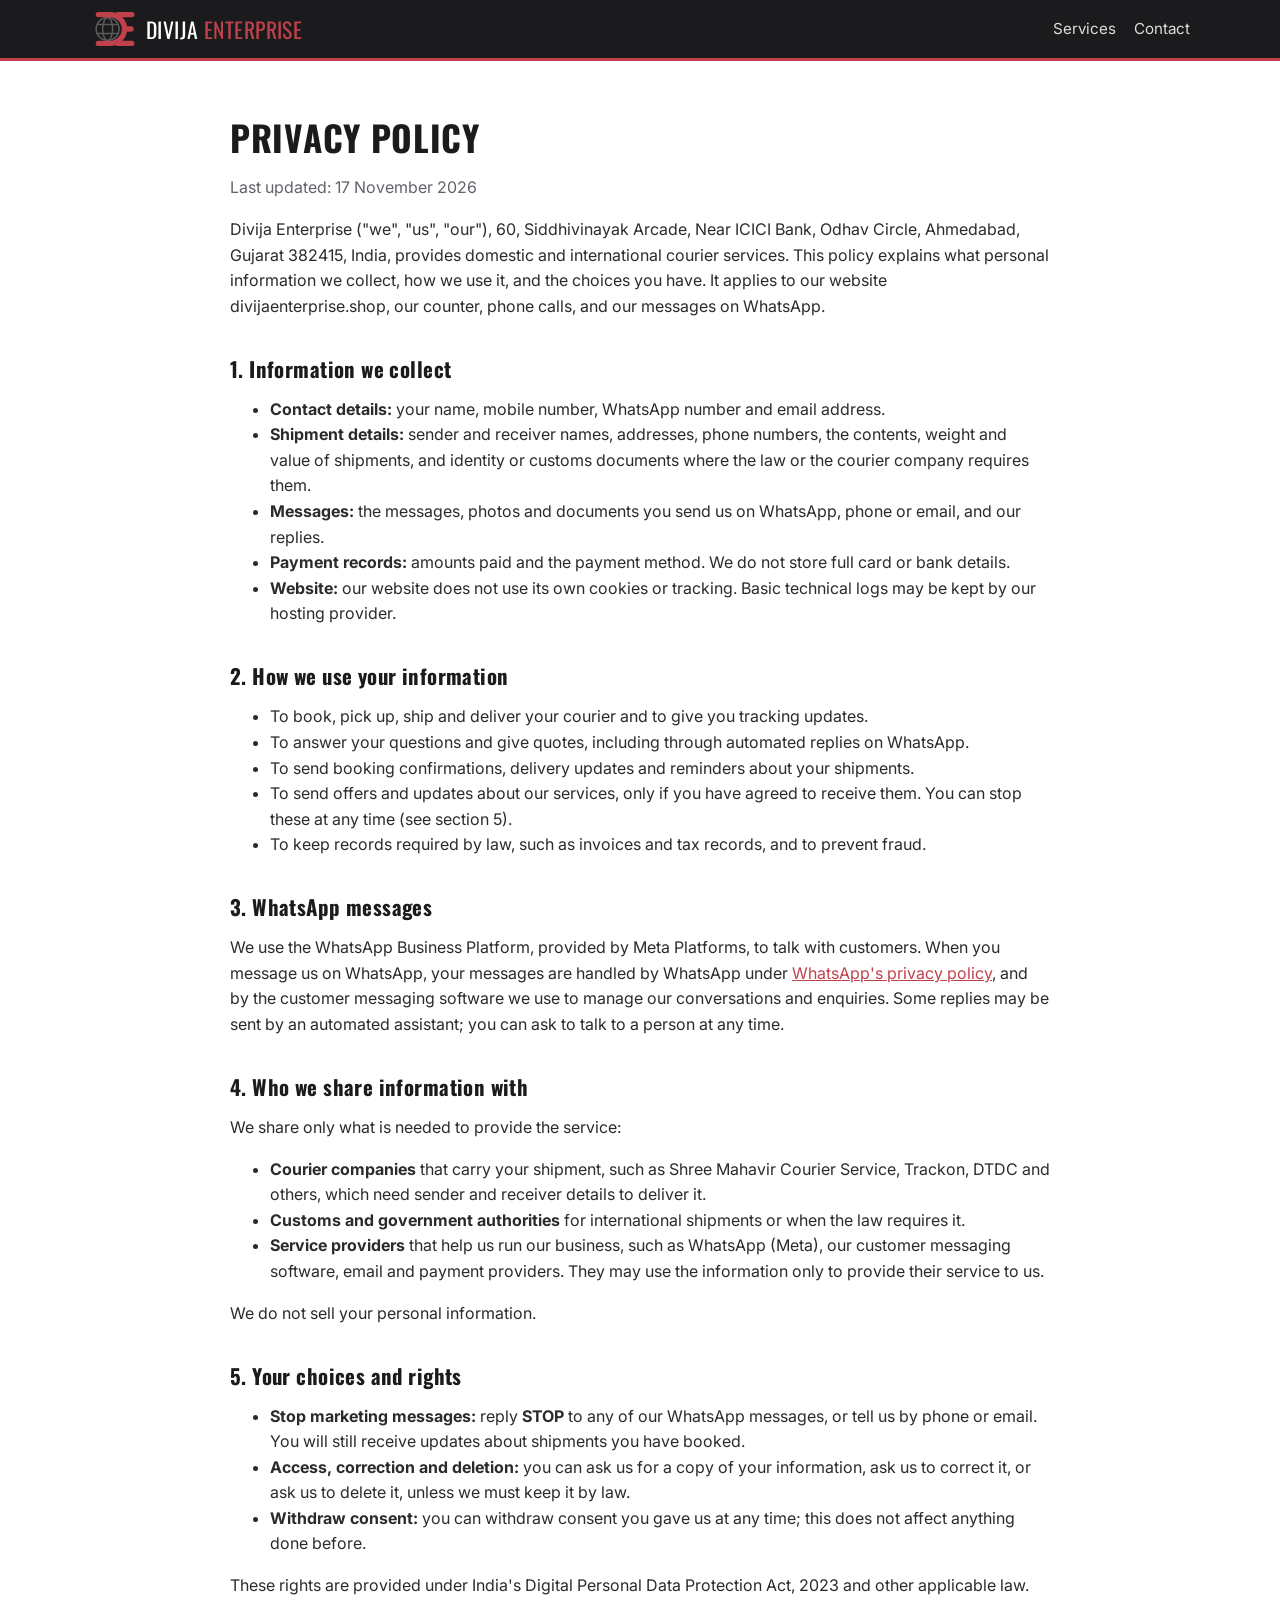
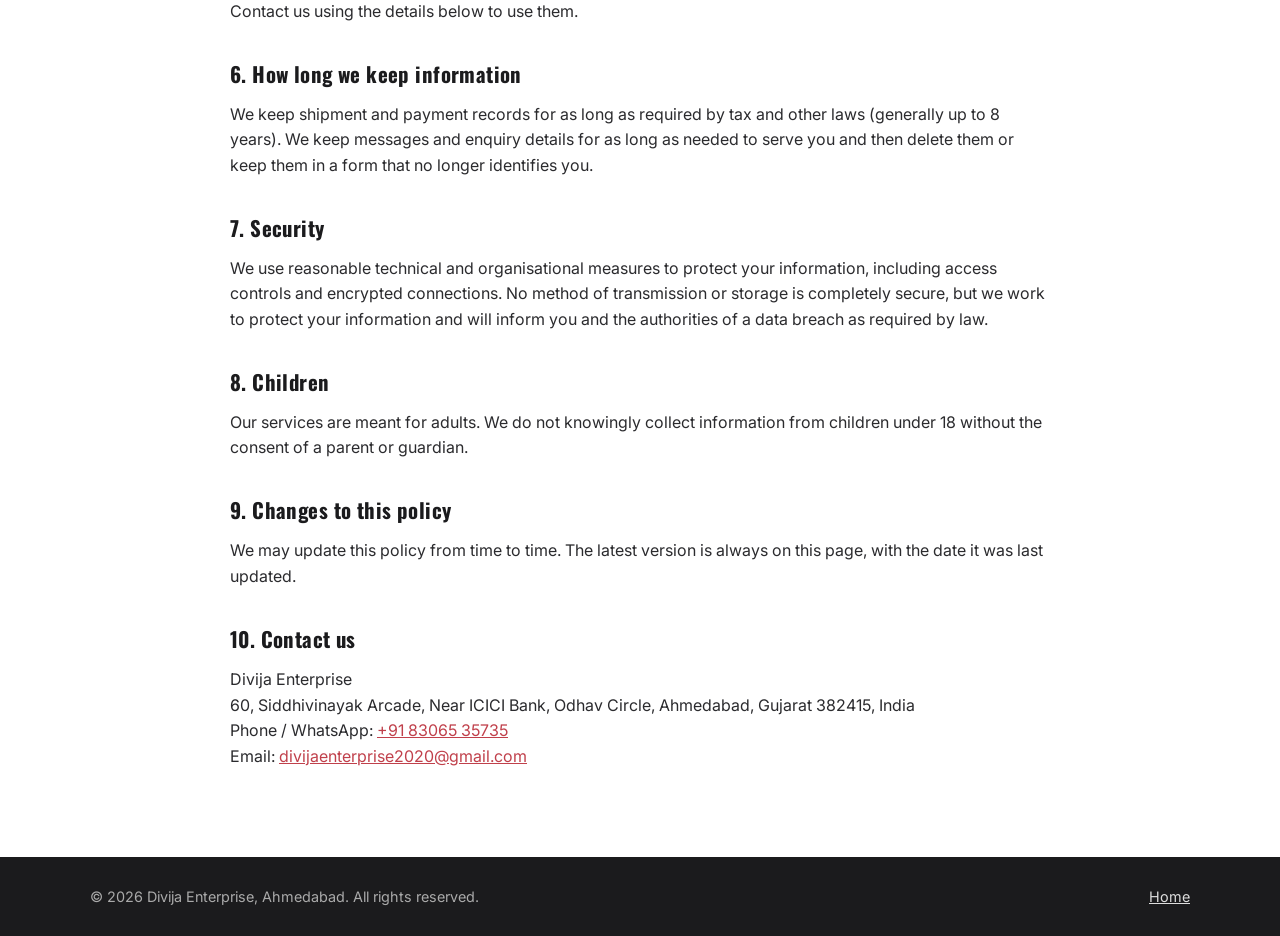
==== privacy.html @ 978f0c05 "Divija Enterprise website" ====
<!doctype html>
<html lang="en">
<head>
  <meta charset="utf-8">
  <meta name="viewport" content="width=device-width, initial-scale=1">
  <title>Privacy Policy | Divija Enterprise</title>
  <meta name="description" content="How Divija Enterprise collects, uses and protects your personal information, including on WhatsApp.">
  <link rel="icon" href="logo.svg" type="image/svg+xml">
  <link rel="preconnect" href="https://fonts.googleapis.com">
  <link rel="preconnect" href="https://fonts.gstatic.com" crossorigin>
  <link href="https://fonts.googleapis.com/css2?family=Inter:wght@400;600&family=Oswald:wght@500;700&display=swap" rel="stylesheet">
  <link rel="stylesheet" href="style.css">
</head>
<body>

<header class="site-header">
  <div class="wrap">
    <a class="brand" href="index.html">
      <img src="logo.svg" alt="" width="46" height="38">
      <span class="brand-name">Divija <span>Enterprise</span></span>
    </a>
    <nav class="nav" aria-label="Main">
      <a href="index.html#services">Services</a>
      <a href="index.html#contact">Contact</a>
    </nav>
  </div>
</header>

<main class="legal">
  <div class="wrap">
    <h1>Privacy policy</h1>
    <p class="updated">Last updated: 17 November 2026</p>

    <p>Divija Enterprise ("we", "us", "our"), 60, Siddhivinayak Arcade, Near ICICI Bank, Odhav Circle, Ahmedabad, Gujarat 382415, India, provides domestic and international courier services. This policy explains what personal information we collect, how we use it, and the choices you have. It applies to our website divijaenterprise.shop, our counter, phone calls, and our messages on WhatsApp.</p>

    <h2>1. Information we collect</h2>
    <ul>
      <li><strong>Contact details:</strong> your name, mobile number, WhatsApp number and email address.</li>
      <li><strong>Shipment details:</strong> sender and receiver names, addresses, phone numbers, the contents, weight and value of shipments, and identity or customs documents where the law or the courier company requires them.</li>
      <li><strong>Messages:</strong> the messages, photos and documents you send us on WhatsApp, phone or email, and our replies.</li>
      <li><strong>Payment records:</strong> amounts paid and the payment method. We do not store full card or bank details.</li>
      <li><strong>Website:</strong> our website does not use its own cookies or tracking. Basic technical logs may be kept by our hosting provider.</li>
    </ul>

    <h2>2. How we use your information</h2>
    <ul>
      <li>To book, pick up, ship and deliver your courier and to give you tracking updates.</li>
      <li>To answer your questions and give quotes, including through automated replies on WhatsApp.</li>
      <li>To send booking confirmations, delivery updates and reminders about your shipments.</li>
      <li>To send offers and updates about our services, only if you have agreed to receive them. You can stop these at any time (see section 5).</li>
      <li>To keep records required by law, such as invoices and tax records, and to prevent fraud.</li>
    </ul>

    <h2>3. WhatsApp messages</h2>
    <p>We use the WhatsApp Business Platform, provided by Meta Platforms, to talk with customers. When you message us on WhatsApp, your messages are handled by WhatsApp under <a href="https://www.whatsapp.com/legal/privacy-policy" target="_blank" rel="noopener">WhatsApp's privacy policy</a>, and by the customer messaging software we use to manage our conversations and enquiries. Some replies may be sent by an automated assistant; you can ask to talk to a person at any time.</p>

    <h2>4. Who we share information with</h2>
    <p>We share only what is needed to provide the service:</p>
    <ul>
      <li><strong>Courier companies</strong> that carry your shipment, such as Shree Mahavir Courier Service, Trackon, DTDC and others, which need sender and receiver details to deliver it.</li>
      <li><strong>Customs and government authorities</strong> for international shipments or when the law requires it.</li>
      <li><strong>Service providers</strong> that help us run our business, such as WhatsApp (Meta), our customer messaging software, email and payment providers. They may use the information only to provide their service to us.</li>
    </ul>
    <p>We do not sell your personal information.</p>

    <h2>5. Your choices and rights</h2>
    <ul>
      <li><strong>Stop marketing messages:</strong> reply <strong>STOP</strong> to any of our WhatsApp messages, or tell us by phone or email. You will still receive updates about shipments you have booked.</li>
      <li><strong>Access, correction and deletion:</strong> you can ask us for a copy of your information, ask us to correct it, or ask us to delete it, unless we must keep it by law.</li>
      <li><strong>Withdraw consent:</strong> you can withdraw consent you gave us at any time; this does not affect anything done before.</li>
    </ul>
    <p>These rights are provided under India's Digital Personal Data Protection Act, 2023 and other applicable law. Contact us using the details below to use them.</p>

    <h2>6. How long we keep information</h2>
    <p>We keep shipment and payment records for as long as required by tax and other laws (generally up to 8 years). We keep messages and enquiry details for as long as needed to serve you and then delete them or keep them in a form that no longer identifies you.</p>

    <h2>7. Security</h2>
    <p>We use reasonable technical and organisational measures to protect your information, including access controls and encrypted connections. No method of transmission or storage is completely secure, but we work to protect your information and will inform you and the authorities of a data breach as required by law.</p>

    <h2>8. Children</h2>
    <p>Our services are meant for adults. We do not knowingly collect information from children under 18 without the consent of a parent or guardian.</p>

    <h2>9. Changes to this policy</h2>
    <p>We may update this policy from time to time. The latest version is always on this page, with the date it was last updated.</p>

    <h2>10. Contact us</h2>
    <p>
      Divija Enterprise<br>
      60, Siddhivinayak Arcade, Near ICICI Bank, Odhav Circle, Ahmedabad, Gujarat 382415, India<br>
      Phone / WhatsApp: <a href="tel:+918306535735">+91 83065 35735</a><br>
      Email: <a href="mailto:divijaenterprise2020@gmail.com">divijaenterprise2020@gmail.com</a>
    </p>
  </div>
</main>

<footer class="site-footer">
  <div class="wrap">
    <span>&copy; 2026 Divija Enterprise, Ahmedabad. All rights reserved.</span>
    <span><a href="index.html">Home</a></span>
  </div>
</footer>

</body>
</html>
---- style.css ----
:root {
  --red: #c0404b;
  --red-dark: #9e2f39;
  --ink: #1b1b1d;
  --ink-2: #2a2a2d;
  --text: #2b2b2e;
  --muted: #62626a;
  --line: #e6e3e1;
  --bg: #ffffff;
  --bg-soft: #f7f5f4;
  --radius: 14px;
}

* { box-sizing: border-box; }
html { scroll-behavior: smooth; }
body {
  margin: 0;
  font-family: "Inter", system-ui, -apple-system, "Segoe UI", Roboto, sans-serif;
  color: var(--text);
  background: var(--bg);
  line-height: 1.6;
}
img { max-width: 100%; display: block; }
a { color: var(--red); }
h1, h2, h3, .brand-name {
  font-family: "Oswald", "Arial Narrow", sans-serif;
  letter-spacing: 0.02em;
  line-height: 1.15;
  margin: 0 0 0.5em;
}
.wrap { width: min(1100px, 100% - 32px); margin-inline: auto; }

/* Header */
.site-header {
  background: var(--ink);
  color: #fff;
  position: sticky; top: 0; z-index: 10;
  border-bottom: 3px solid var(--red);
}
.site-header .wrap { display: flex; align-items: center; justify-content: space-between; gap: 16px; padding: 10px 0; }
.brand { display: flex; align-items: center; gap: 10px; color: #fff; text-decoration: none; }
.brand img { width: 46px; height: auto; }
.brand-name { font-size: 1.35rem; text-transform: uppercase; margin: 0; color: #fff; }
.brand-name span { color: var(--red); }
.nav { display: flex; gap: 18px; }
.nav a { color: #ddd; text-decoration: none; font-size: 0.95rem; }
.nav a:hover { color: #fff; }

/* Buttons */
.btn {
  display: inline-flex; align-items: center; gap: 8px;
  padding: 12px 20px; border-radius: 999px;
  font-weight: 600; text-decoration: none; font-size: 1rem;
  border: 2px solid transparent;
}
.btn-primary { background: var(--red); color: #fff; }
.btn-primary:hover { background: var(--red-dark); }
.btn-ghost { border-color: #fff; color: #fff; }
.btn-ghost:hover { background: rgba(255,255,255,0.08); }

/* Hero */
.hero {
  background: radial-gradient(circle at 85% 20%, #3a2326 0%, var(--ink) 55%);
  color: #fff;
  padding: 72px 0 80px;
}
.hero .wrap { display: grid; grid-template-columns: 1.3fr 1fr; gap: 40px; align-items: center; }
.hero h1 { font-size: clamp(2.2rem, 5vw, 3.6rem); text-transform: uppercase; }
.hero h1 span { color: var(--red); }
.tagline { font-size: 1.25rem; color: #f1d6d8; margin: 0 0 8px; font-weight: 600; }
.hero p.lead { color: #cfcfd4; max-width: 560px; margin: 0 0 28px; }
.hero-actions { display: flex; flex-wrap: wrap; gap: 12px; }
.hero-logo { justify-self: center; width: min(320px, 80%); filter: drop-shadow(0 10px 30px rgba(192,64,75,0.25)); }

/* Sections */
section { padding: 72px 0; }
.section-soft { background: var(--bg-soft); }
.section-title { text-align: center; margin-bottom: 40px; }
.section-title h2 { font-size: clamp(1.7rem, 3.5vw, 2.4rem); text-transform: uppercase; color: var(--ink); }
.section-title p { color: var(--muted); margin: 0; }

.grid { display: grid; gap: 20px; }
.grid-4 { grid-template-columns: repeat(4, 1fr); }
.grid-3 { grid-template-columns: repeat(3, 1fr); }

.card {
  background: #fff; border: 1px solid var(--line); border-radius: var(--radius);
  padding: 24px;
}
.card .icon {
  width: 48px; height: 48px; border-radius: 12px;
  background: #fbeced; color: var(--red);
  display: grid; place-items: center; margin-bottom: 14px;
}
.card h3 { font-size: 1.2rem; color: var(--ink); }
.card p { margin: 0; color: var(--muted); font-size: 0.95rem; }

.partners { display: flex; flex-wrap: wrap; justify-content: center; gap: 12px; }
.partner {
  padding: 12px 22px; border-radius: 999px; background: #fff;
  border: 1px solid var(--line); font-weight: 600; color: var(--ink-2);
}
.note { text-align: center; color: var(--muted); font-size: 0.9rem; margin-top: 18px; }

.why li { margin-bottom: 10px; }

/* Contact */
.contact .wrap { display: grid; grid-template-columns: 1fr 1fr; gap: 28px; align-items: start; }
.contact-list { list-style: none; padding: 0; margin: 0; }
.contact-list li { display: flex; gap: 14px; padding: 14px 0; border-bottom: 1px solid var(--line); }
.contact-list li:last-child { border-bottom: 0; }
.contact-list strong { display: block; color: var(--ink); }
.contact-list a { text-decoration: none; }
.map-card { background: var(--ink); color: #fff; border-radius: var(--radius); padding: 28px; }
.map-card p { color: #cfcfd4; }

/* Footer */
.site-footer { background: var(--ink); color: #aaa; padding: 28px 0; font-size: 0.9rem; }
.site-footer .wrap { display: flex; flex-wrap: wrap; justify-content: space-between; gap: 12px; }
.site-footer a { color: #ddd; }

/* Legal page */
.legal { padding: 56px 0 72px; }
.legal .wrap { max-width: 820px; }
.legal h1 { font-size: 2.2rem; color: var(--ink); text-transform: uppercase; }
.legal h2 { font-size: 1.3rem; color: var(--ink); margin-top: 1.8em; }
.legal .updated { color: var(--muted); }

/* WhatsApp float */
.wa-float {
  position: fixed; right: 18px; bottom: 18px; z-index: 20;
  width: 56px; height: 56px; border-radius: 50%;
  background: #25d366; color: #fff; display: grid; place-items: center;
  box-shadow: 0 6px 20px rgba(0,0,0,0.25);
}

@media (max-width: 900px) {
  .grid-4 { grid-template-columns: repeat(2, 1fr); }
  .grid-3 { grid-template-columns: 1fr; }
  .hero .wrap, .contact .wrap { grid-template-columns: 1fr; }
  .hero-logo { order: -1; width: 180px; }
}
@media (max-width: 600px) {
  .nav { display: none; }
  .grid-4 { grid-template-columns: 1fr; }
  section { padding: 52px 0; }
  .hero { padding: 48px 0 56px; }
}
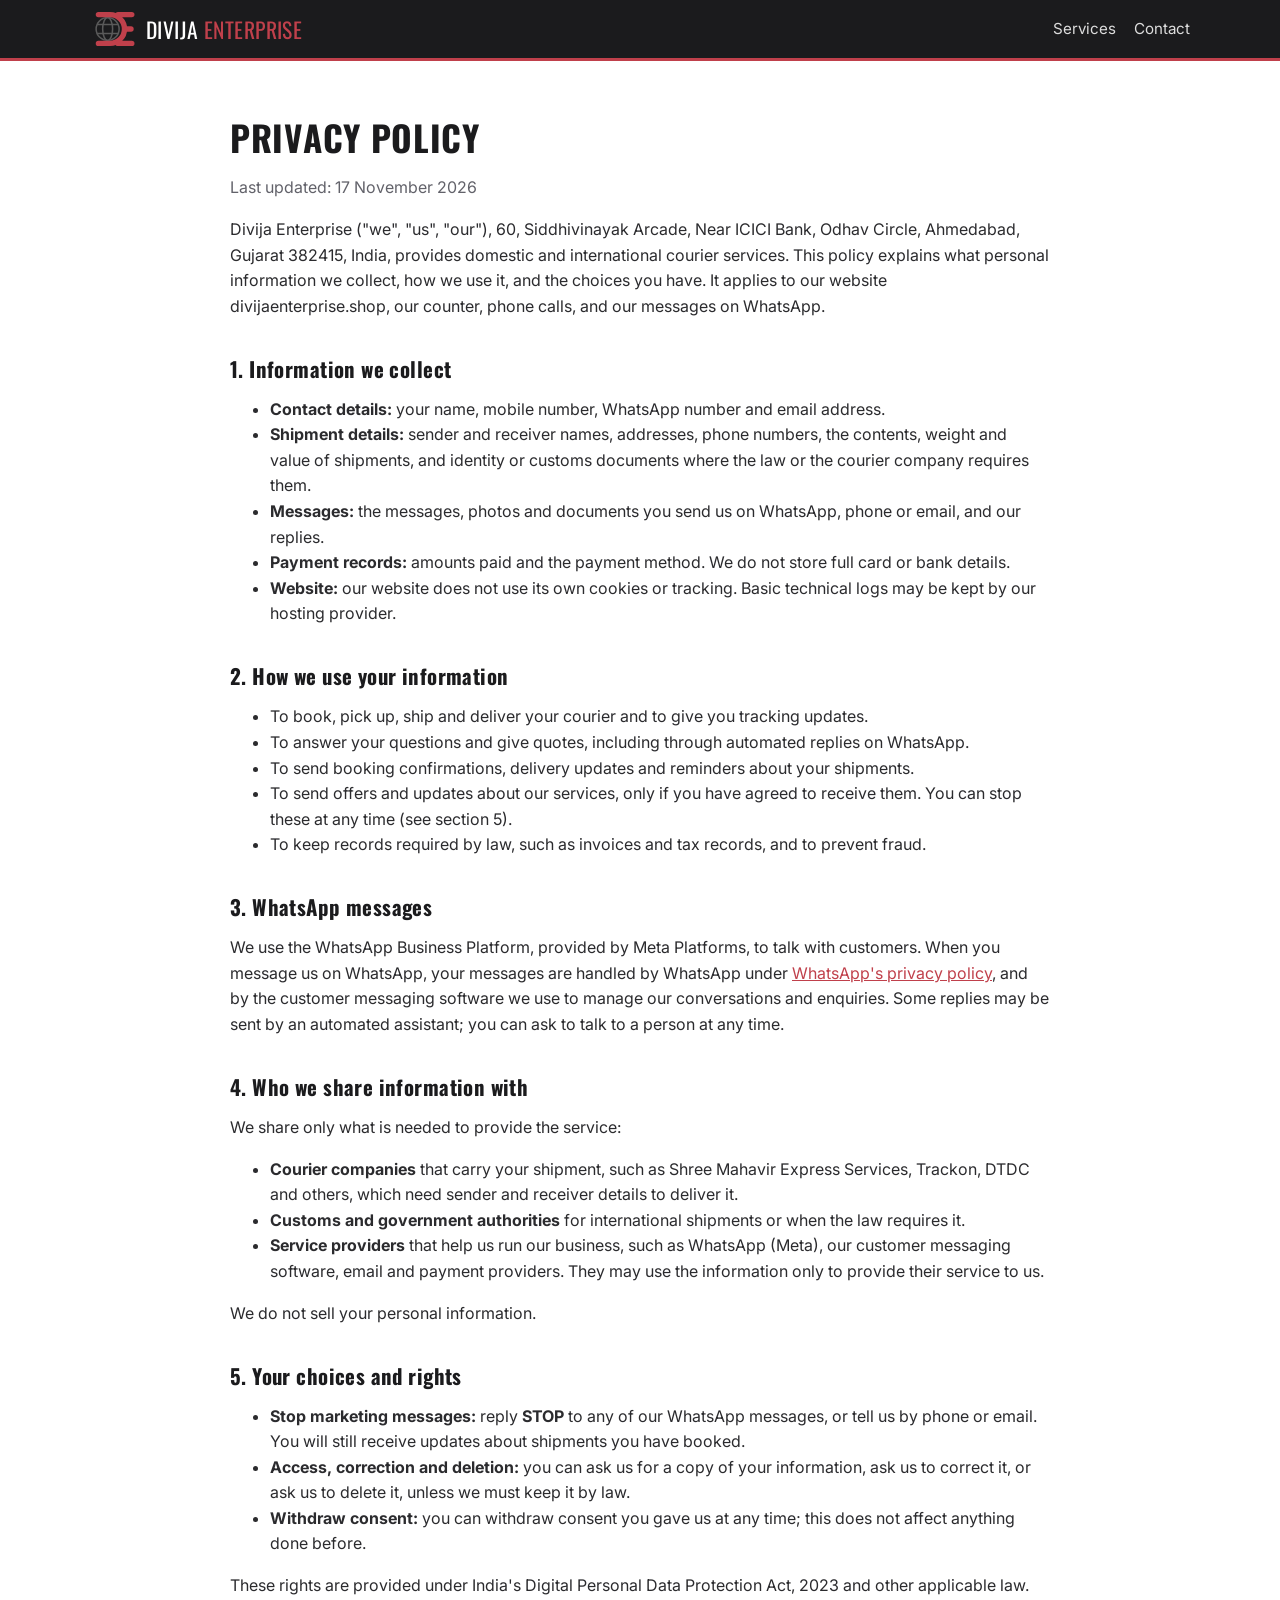
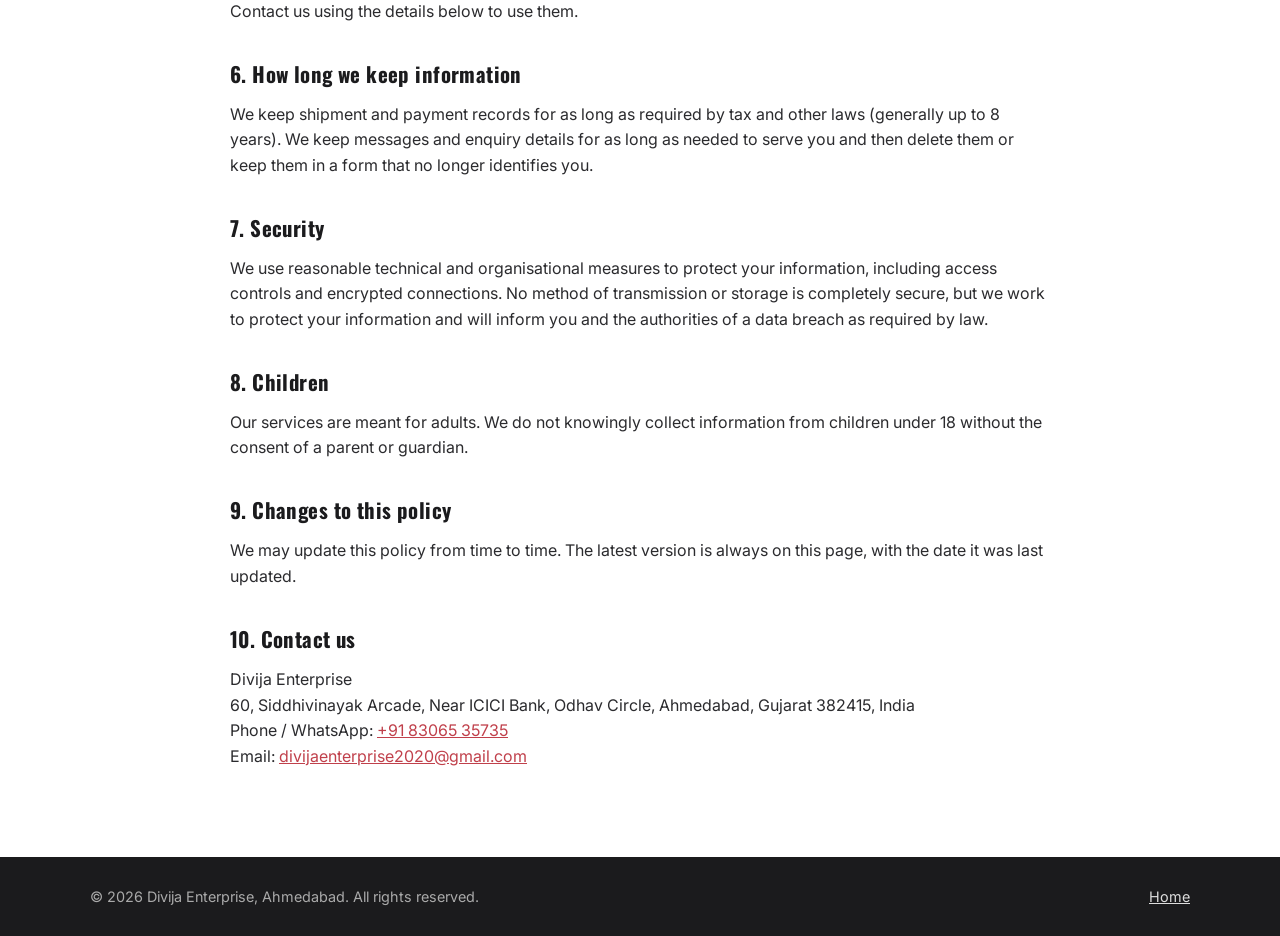
==== commit b3ab37eb: "Courier partner logos" ====
--- a/privacy.html
+++ b/privacy.html
@@ -57,7 +57,7 @@
     <h2>4. Who we share information with</h2>
     <p>We share only what is needed to provide the service:</p>
     <ul>
-      <li><strong>Courier companies</strong> that carry your shipment, such as Shree Mahavir Courier Service, Trackon, DTDC and others, which need sender and receiver details to deliver it.</li>
+      <li><strong>Courier companies</strong> that carry your shipment, such as Shree Mahavir Express Services, Trackon, DTDC and others, which need sender and receiver details to deliver it.</li>
       <li><strong>Customs and government authorities</strong> for international shipments or when the law requires it.</li>
       <li><strong>Service providers</strong> that help us run our business, such as WhatsApp (Meta), our customer messaging software, email and payment providers. They may use the information only to provide their service to us.</li>
     </ul>
--- a/style.css
+++ b/style.css
@@ -95,11 +95,35 @@
 .card h3 { font-size: 1.2rem; color: var(--ink); }
 .card p { margin: 0; color: var(--muted); font-size: 0.95rem; }
 
-.partners { display: flex; flex-wrap: wrap; justify-content: center; gap: 12px; }
-.partner {
-  padding: 12px 22px; border-radius: 999px; background: #fff;
-  border: 1px solid var(--line); font-weight: 600; color: var(--ink-2);
+/* Partner logo slider */
+.slider {
+  overflow: hidden;
+  mask-image: linear-gradient(90deg, transparent, #000 8%, #000 92%, transparent);
+  -webkit-mask-image: linear-gradient(90deg, transparent, #000 8%, #000 92%, transparent);
 }
+.slider-track { display: flex; gap: 16px; width: max-content; animation: slide 30s linear infinite; }
+.slider:hover .slider-track { animation-play-state: paused; }
+@keyframes slide { to { transform: translateX(calc(-50% - 8px)); } }
+.logo-tile {
+  flex: 0 0 auto; width: 200px; height: 96px; padding: 14px 18px;
+  display: grid; place-items: center; text-align: center;
+  background: #fff; border: 1px solid var(--line); border-radius: var(--radius);
+  font-family: "Oswald", "Arial Narrow", sans-serif; font-size: 1.15rem;
+  letter-spacing: 0.03em; text-transform: uppercase; color: var(--ink-2);
+}
+.logo-tile img { max-height: 64px; max-width: 160px; object-fit: contain; }
+.logo-tile:has(img) span { display: none; }
+@media (prefers-reduced-motion: reduce) {
+  .slider-track { animation: none; flex-wrap: wrap; justify-content: center; width: auto; }
+  .slider-track [aria-hidden="true"] { display: none; }
+}
+
+/* Testimonials */
+.testimonial { margin: 0; display: flex; flex-direction: column; gap: 12px; }
+.testimonial .stars { color: #e3a008; letter-spacing: 2px; }
+.testimonial blockquote { margin: 0; color: var(--text); font-size: 1rem; }
+.testimonial figcaption strong { display: block; color: var(--ink); }
+.testimonial figcaption span { color: var(--muted); font-size: 0.9rem; }
 .note { text-align: center; color: var(--muted); font-size: 0.9rem; margin-top: 18px; }
 
 .why li { margin-bottom: 10px; }
